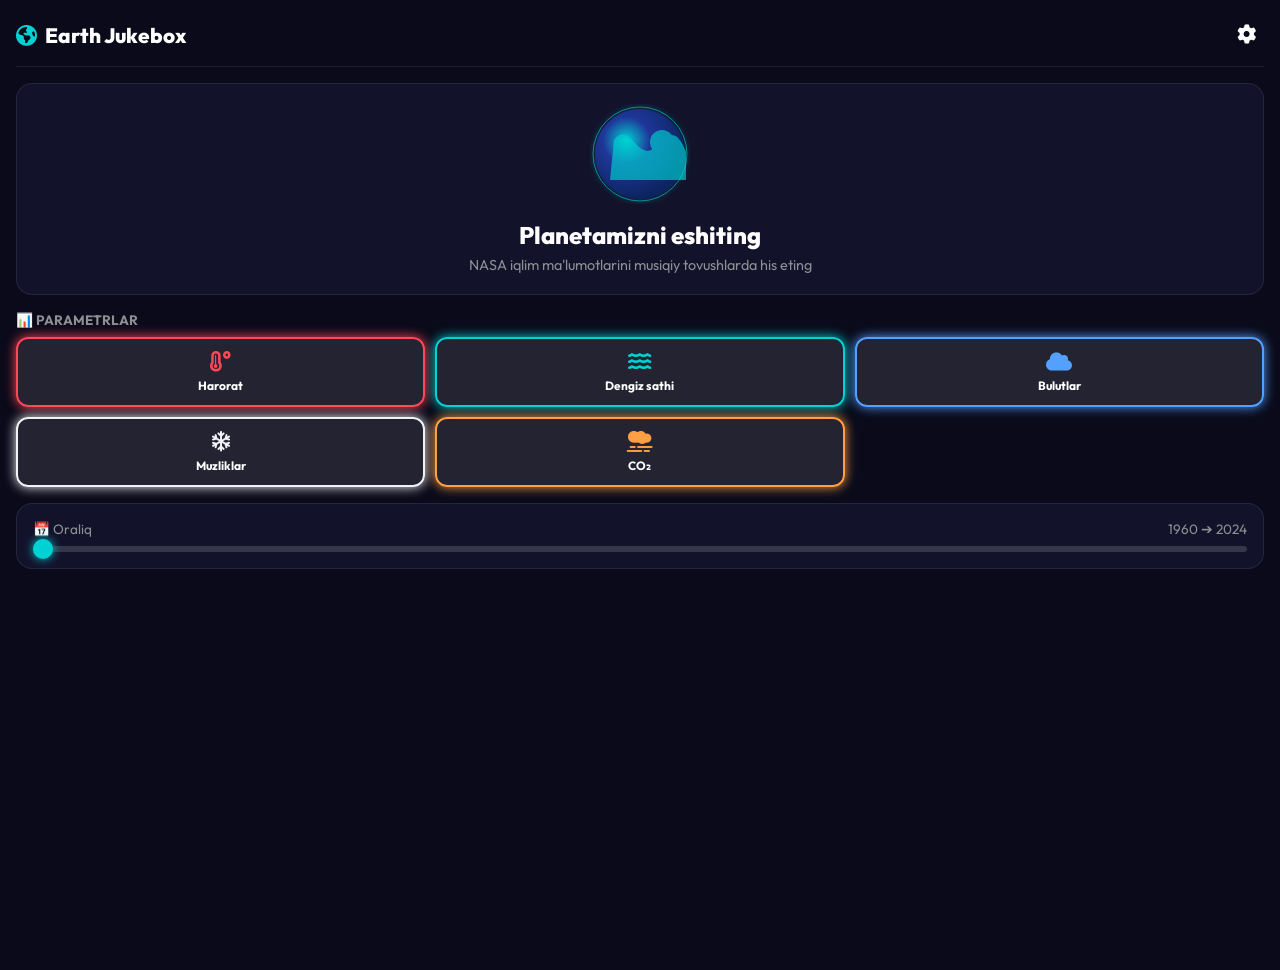
==== earth-jukebox-miniapp/index.html @ 27aa254c "Initial commit" ====
<!DOCTYPE html>
<html lang="uz">
<head>
    <meta charset="UTF-8">
    <meta name="viewport" content="width=device-width, initial-scale=1.0, maximum-scale=1.0, user-scalable=no">
    <title>Earth Jukebox Telegram Mini App</title>
    
    <!-- Telegram WebApp SDK -->
    <script src="https://telegram.org/js/telegram-web-app.js"></script>

    <!-- FontAwesome & Google Fonts -->
    <link rel="stylesheet" href="https://cdnjs.cloudflare.com/ajax/libs/font-awesome/6.4.0/css/all.min.css">
    <link href="https://fonts.googleapis.com/css2?family=Outfit:wght@400;600;800&display=swap" rel="stylesheet">

    <!-- Mini App CSS -->
    <link rel="stylesheet" href="css/main.css">
    <link rel="stylesheet" href="css/animations.css">
    <link rel="stylesheet" href="css/components.css">
</head>
<body>

    <!-- SCREEN 1: SPLASH / LOADING -->
    <div class="screen active" id="screen-splash" style="justify-content: center; align-items: center; text-align: center;">
        <div class="hero-globe animate-pulse animate-float">
            <img src="assets/globe.svg" alt="Animated Earth" style="width: 100%; height: 100%;">
        </div>
        <h2 style="font-size: 1.8rem; font-weight: 800; margin-bottom: 6px; background: linear-gradient(90deg, #00d2d3, #54a0ff); -webkit-background-clip: text; -webkit-text-fill-color: transparent;">EARTH JUKEBOX</h2>
        <p style="font-size: 0.85rem; color: var(--hint-color); margin-bottom: 25px;">NASA Data ➔ Music</p>
        
        <div style="width: 180px; height: 6px; background: rgba(255,255,255,0.1); border-radius: 3px; overflow: hidden; margin-bottom: 10px;">
            <div id="splash-progress-bar" style="width: 0%; height: 100%; background: #00d2d3; transition: width 0.3s;"></div>
        </div>
        <span style="font-size: 0.75rem; color: var(--hint-color);">Ma'lumotlar yuklanmoqda...</span>
    </div>

    <!-- SCREEN 2: HOME -->
    <div class="screen" id="screen-home">
        <div class="app-header">
            <div class="app-title"><i class="fa-solid fa-earth-americas"></i> Earth Jukebox</div>
            <button class="icon-btn"><i class="fa-solid fa-gear"></i></button>
        </div>

        <div class="card-box hero-box animate-float">
            <div class="hero-globe" style="width: 100px; height: 100px;">
                <img src="assets/globe.svg" alt="Earth Globe" style="width: 100%; height: 100%;">
            </div>
            <div class="hero-heading">Planetamizni eshiting</div>
            <div class="hero-sub">NASA iqlim ma'lumotlarini musiqiy tovushlarda his eting</div>
        </div>

        <div style="font-size: 0.85rem; font-weight: 700; color: var(--hint-color); margin-bottom: 8px;">📊 PARAMETRLAR</div>
        <div class="params-grid">
            <div class="mini-param-card active" id="btn-param-temperature" style="--card-color: #ff4757;" onclick="app.toggleParam('temperature')">
                <i class="fa-solid fa-temperature-high"></i>
                <div class="mini-param-title">Harorat</div>
            </div>
            <div class="mini-param-card active" id="btn-param-seaLevel" style="--card-color: #00d2d3;" onclick="app.toggleParam('seaLevel')">
                <i class="fa-solid fa-water"></i>
                <div class="mini-param-title">Dengiz sathi</div>
            </div>
            <div class="mini-param-card active" id="btn-param-cloudCover" style="--card-color: #54a0ff;" onclick="app.toggleParam('cloudCover')">
                <i class="fa-solid fa-cloud"></i>
                <div class="mini-param-title">Bulutlar</div>
            </div>
            <div class="mini-param-card active" id="btn-param-arcticIce" style="--card-color: #f1f2f6;" onclick="app.toggleParam('arcticIce')">
                <i class="fa-regular fa-snowflake"></i>
                <div class="mini-param-title">Muzliklar</div>
            </div>
            <div class="mini-param-card active" id="btn-param-co2" style="--card-color: #ff9f43;" onclick="app.toggleParam('co2')">
                <i class="fa-solid fa-smog"></i>
                <div class="mini-param-title">CO₂</div>
            </div>
        </div>

        <div class="card-box slider-container">
            <div class="slider-header">
                <span>📅 Oraliq</span>
                <span>1960 ➔ 2024</span>
            </div>
            <input type="range" min="1960" max="2024" value="1960" readonly>
        </div>
    </div>

    <!-- SCREEN 3: PLAYER -->
    <div class="screen" id="screen-player">
        <div class="app-header">
            <div class="app-title"><i class="fa-solid fa-music"></i> TINGLASH</div>
            <button class="icon-btn"><i class="fa-solid fa-volume-high"></i></button>
        </div>

        <canvas id="waveform-canvas"></canvas>

        <div class="card-box">
            <div style="font-size: 0.85rem; color: var(--hint-color); margin-bottom: 4px;">📅 Hozirgi Yil:</div>
            <div style="font-size: 2.2rem; font-weight: 800; color: #00d2d3;" id="stat-year">1960</div>

            <div class="live-stats-row">
                <div class="stat-item">
                    <div class="stat-item-label">🌡 Harorat</div>
                    <div class="stat-item-val" id="stat-temp">-0.05°C</div>
                </div>
                <div class="stat-item">
                    <div class="stat-item-label">🌊 Dengiz sathi</div>
                    <div class="stat-item-val" id="stat-sea">+0mm</div>
                </div>
                <div class="stat-item">
                    <div class="stat-item-label">💨 CO₂</div>
                    <div class="stat-item-val" id="stat-co2">317 ppm</div>
                </div>
            </div>
        </div>
    </div>

    <!-- SCREEN 4: RESULTS / SHARE -->
    <div class="screen" id="screen-results">
        <div class="app-header">
            <div class="app-title"><i class="fa-solid fa-trophy"></i> Natija</div>
        </div>

        <div class="result-card-display">
            <div class="hero-globe" style="width: 80px; height: 80px;">
                <img src="assets/globe.svg" alt="Earth">
            </div>
            <div class="result-card-title">EARTH JUKEBOX</div>
            <p style="font-size: 0.85rem; color: var(--hint-color); margin-bottom: 12px;">1960 ➔ 2024 Iqlim Simfoniyasi</p>
            <div style="font-size: 1.1rem; font-weight: 700; color: #ff4757;">+1.29°C | +101mm</div>
        </div>

        <div class="action-btn-group">
            <button class="btn-secondary" onclick="telegramController.shareInline('Men Yer simfoniyasini eshitdim! 🌍')">
                <i class="fa-solid fa-share-nodes"></i> Do'stlarga Ulashish
            </button>
            <button class="btn-secondary" onclick="uiManager.showScreen('screen-home')">
                <i class="fa-solid fa-rotate-left"></i> Qayta O'ynash
            </button>
        </div>
    </div>

    <!-- Mini App Logic Scripts -->
    <script src="js/telegram.js"></script>
    <script src="js/data.js"></script>
    <script src="js/audio.js"></script>
    <script src="js/visualizer.js"></script>
    <script src="js/ui.js"></script>
    <script src="js/app.js"></script>
</body>
</html>
---- earth-jukebox-miniapp/css/main.css ----
:root {
    --bg-color: var(--tg-theme-bg-color, #0a0a1a);
    --secondary-bg: var(--tg-theme-secondary-bg-color, #12122b);
    --text-color: var(--tg-theme-text-color, #ffffff);
    --hint-color: var(--tg-theme-hint-color, #8e8e93);
    --button-color: var(--tg-theme-button-color, #00d2d3);
    --button-text-color: var(--tg-theme-button-text-color, #000000);

    --temp-color: #ff4757;
    --sea-color: #00d2d3;
    --cloud-color: #54a0ff;
    --ice-color: #f1f2f6;
    --co2-color: #ff9f43;
    --card-border: rgba(255, 255, 255, 0.08);
}

* {
    box-sizing: border-box;
    margin: 0;
    padding: 0;
    user-select: none;
    -webkit-tap-highlight-color: transparent;
}

body {
    background-color: var(--bg-color);
    color: var(--text-color);
    font-family: -apple-system, BlinkMacSystemFont, 'SF Pro Text', 'Outfit', sans-serif;
    overflow-x: hidden;
    min-height: 100vh;
    padding-bottom: 70px; /* Space for TG MainButton */
}

.screen {
    display: none;
    width: 100%;
    min-height: 100vh;
    padding: 16px;
    flex-direction: column;
}

.screen.active {
    display: flex;
}

/* Header */
.app-header {
    display: flex;
    justify-content: space-between;
    align-items: center;
    padding-bottom: 12px;
    margin-bottom: 16px;
    border-bottom: 1px solid var(--card-border);
}

.app-title {
    font-size: 1.3rem;
    font-weight: 800;
    display: flex;
    align-items: center;
    gap: 8px;
}

.app-title i {
    color: var(--sea-color);
}

.icon-btn {
    background: transparent;
    border: none;
    color: var(--text-color);
    font-size: 1.2rem;
    cursor: pointer;
    padding: 8px;
}
---- earth-jukebox-miniapp/css/animations.css ----
@keyframes rotate-globe {
    0% { transform: rotate(0deg); }
    100% { transform: rotate(360deg); }
}

@keyframes pulse-glow {
    0% { transform: scale(0.96); opacity: 0.8; }
    100% { transform: scale(1.04); opacity: 1; }
}

@keyframes float-hero {
    0% { transform: translateY(0px); }
    50% { transform: translateY(-8px); }
    100% { transform: translateY(0px); }
}

.animate-pulse {
    animation: pulse-glow 2s infinite alternate ease-in-out;
}

.animate-float {
    animation: float-hero 4s infinite ease-in-out;
}
---- earth-jukebox-miniapp/css/components.css ----
/* UI Component Styles */
.card-box {
    background: var(--secondary-bg);
    border: 1px solid var(--card-border);
    border-radius: 16px;
    padding: 16px;
    margin-bottom: 16px;
}

.hero-box {
    text-align: center;
    padding: 20px 10px;
}

.hero-globe {
    width: 140px;
    height: 140px;
    margin: 0 auto 16px auto;
}

.hero-heading {
    font-size: 1.5rem;
    font-weight: 800;
    margin-bottom: 6px;
}

.hero-sub {
    font-size: 0.9rem;
    color: var(--hint-color);
}

/* Parameters Grid */
.params-grid {
    display: grid;
    grid-template-columns: repeat(3, 1fr);
    gap: 10px;
    margin-bottom: 16px;
}

@media (max-width: 360px) {
    .params-grid {
        grid-template-columns: repeat(2, 1fr);
    }
}

.mini-param-card {
    background: rgba(255, 255, 255, 0.04);
    border: 2px solid rgba(255, 255, 255, 0.08);
    border-radius: 12px;
    padding: 12px 8px;
    text-align: center;
    cursor: pointer;
    transition: all 0.2s ease;
}

.mini-param-card.active {
    border-color: var(--card-color, var(--sea-color));
    background: rgba(255, 255, 255, 0.1);
    box-shadow: 0 0 12px var(--card-color);
}

.mini-param-card i {
    font-size: 1.3rem;
    color: var(--card-color);
    margin-bottom: 6px;
}

.mini-param-title {
    font-size: 0.75rem;
    font-weight: 700;
}

/* Slider & Controls */
.slider-container {
    display: flex;
    flex-direction: column;
    gap: 8px;
}

.slider-header {
    display: flex;
    justify-content: space-between;
    font-size: 0.85rem;
    color: var(--hint-color);
}

input[type=range] {
    width: 100%;
    height: 6px;
    border-radius: 3px;
    background: rgba(255, 255, 255, 0.15);
    outline: none;
    -webkit-appearance: none;
}

input[type=range]::-webkit-slider-thumb {
    -webkit-appearance: none;
    width: 20px;
    height: 20px;
    border-radius: 50%;
    background: var(--sea-color);
    box-shadow: 0 0 10px var(--sea-color);
}

/* Waveform Canvas */
#waveform-canvas {
    width: 100%;
    height: 120px;
    background: rgba(0, 0, 0, 0.3);
    border-radius: 12px;
    margin-bottom: 12px;
}

/* Player Stats */
.live-stats-row {
    display: grid;
    grid-template-columns: 1fr 1fr;
    gap: 10px;
    margin-top: 10px;
}

.stat-item {
    background: rgba(255, 255, 255, 0.03);
    padding: 10px;
    border-radius: 10px;
}

.stat-item-label {
    font-size: 0.75rem;
    color: var(--hint-color);
}

.stat-item-val {
    font-size: 1.1rem;
    font-weight: 800;
    color: var(--sea-color);
}

/* Share Card Box */
.result-card-display {
    background: linear-gradient(135deg, #12122b 0%, #060612 100%);
    border: 2px solid var(--sea-color);
    border-radius: 16px;
    padding: 20px;
    text-align: center;
    margin-bottom: 20px;
}

.result-card-title {
    font-size: 1.2rem;
    font-weight: 800;
    margin-bottom: 10px;
    color: var(--sea-color);
}

.action-btn-group {
    display: flex;
    flex-direction: column;
    gap: 10px;
}

.btn-secondary {
    background: rgba(255, 255, 255, 0.08);
    color: #fff;
    border: 1px solid var(--card-border);
    padding: 12px;
    border-radius: 12px;
    font-weight: 700;
    cursor: pointer;
    display: flex;
    align-items: center;
    justify-content: center;
    gap: 8px;
}
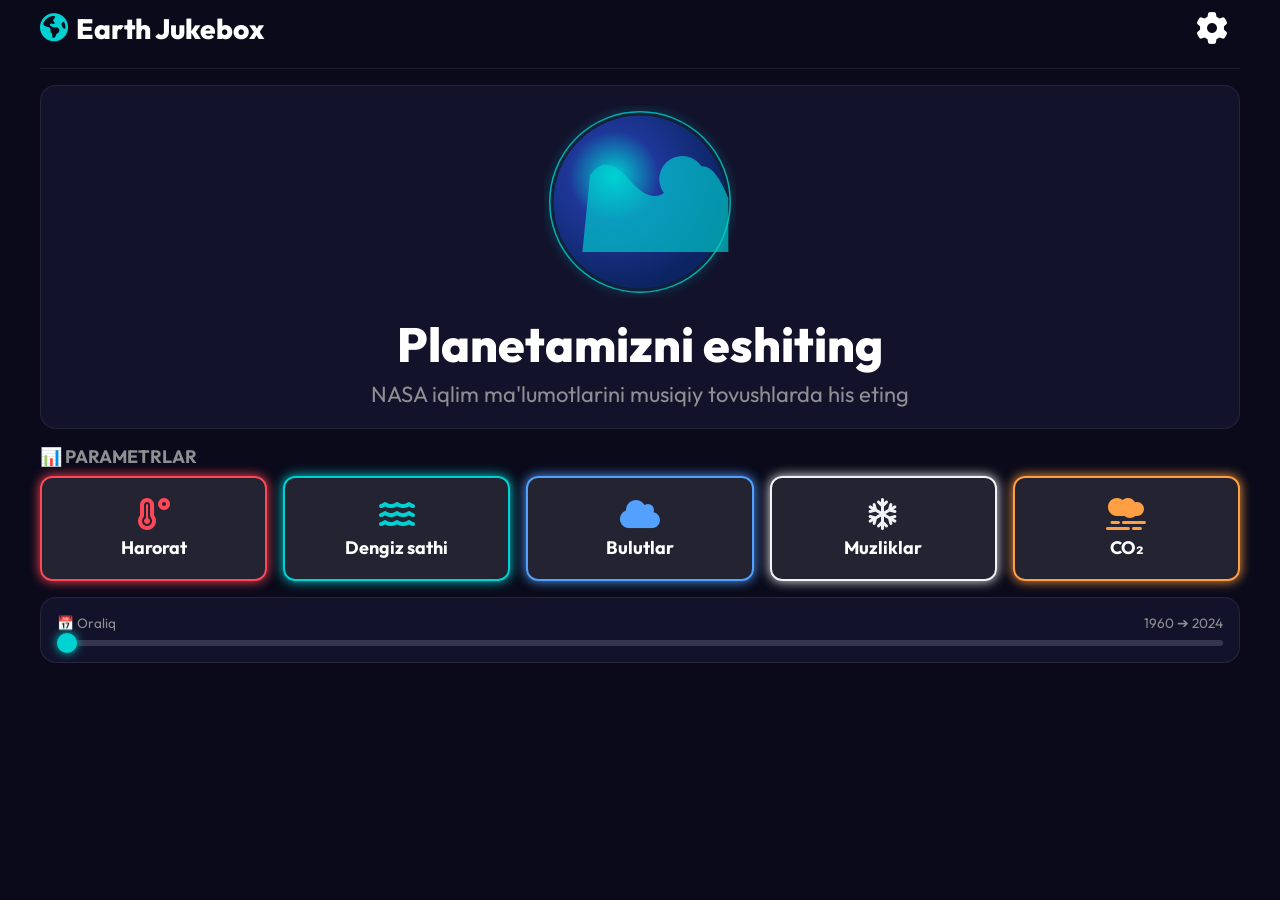
==== commit fcfb19ef: "update" ====
--- a/earth-jukebox-miniapp/index.html
+++ b/earth-jukebox-miniapp/index.html
@@ -2,7 +2,7 @@
 <html lang="uz">
 <head>
     <meta charset="UTF-8">
-    <meta name="viewport" content="width=device-width, initial-scale=1.0, maximum-scale=1.0, user-scalable=no">
+    <meta name="viewport" content="width=device-width, initial-scale=1.0, maximum-scale=1.0, user-scalable=no, viewport-fit=cover">
     <title>Earth Jukebox Telegram Mini App</title>
     
     <!-- Telegram WebApp SDK -->
@@ -21,52 +21,55 @@
 
     <!-- SCREEN 1: SPLASH / LOADING -->
     <div class="screen active" id="screen-splash" style="justify-content: center; align-items: center; text-align: center;">
+      <div class="screen-container" style="justify-content: center; align-items: center;">
         <div class="hero-globe animate-pulse animate-float">
-            <img src="assets/globe.svg" alt="Animated Earth" style="width: 100%; height: 100%;">
+            <img src="assets/globe.svg" alt="Animated Earth" style="width: 100%; height: 100%; max-width: 100%; object-fit: cover;">
         </div>
-        <h2 style="font-size: 1.8rem; font-weight: 800; margin-bottom: 6px; background: linear-gradient(90deg, #00d2d3, #54a0ff); -webkit-background-clip: text; -webkit-text-fill-color: transparent;">EARTH JUKEBOX</h2>
-        <p style="font-size: 0.85rem; color: var(--hint-color); margin-bottom: 25px;">NASA Data ➔ Music</p>
+        <h2 style="font-size: clamp(28px, 4vw + 16px, 64px); font-weight: 800; margin-bottom: 6px; background: linear-gradient(90deg, #00d2d3, #54a0ff); -webkit-background-clip: text; -webkit-text-fill-color: transparent;">EARTH JUKEBOX</h2>
+        <p style="font-size: clamp(14px, 1.5vw + 10px, 24px); color: var(--hint-color); margin-bottom: 25px;">NASA Data ➔ Music</p>
         
         <div style="width: 180px; height: 6px; background: rgba(255,255,255,0.1); border-radius: 3px; overflow: hidden; margin-bottom: 10px;">
             <div id="splash-progress-bar" style="width: 0%; height: 100%; background: #00d2d3; transition: width 0.3s;"></div>
         </div>
-        <span style="font-size: 0.75rem; color: var(--hint-color);">Ma'lumotlar yuklanmoqda...</span>
+        <span style="font-size: clamp(12px, 1vw + 10px, 18px); color: var(--hint-color);">Ma'lumotlar yuklanmoqda...</span>
+      </div>
     </div>
 
     <!-- SCREEN 2: HOME -->
     <div class="screen" id="screen-home">
+      <div class="screen-container">
         <div class="app-header">
             <div class="app-title"><i class="fa-solid fa-earth-americas"></i> Earth Jukebox</div>
-            <button class="icon-btn"><i class="fa-solid fa-gear"></i></button>
+            <button class="icon-btn" tabindex="0" aria-label="Settings"><i class="fa-solid fa-gear"></i></button>
         </div>
 
         <div class="card-box hero-box animate-float">
-            <div class="hero-globe" style="width: 100px; height: 100px;">
-                <img src="assets/globe.svg" alt="Earth Globe" style="width: 100%; height: 100%;">
+            <div class="hero-globe" style="width: clamp(100px, 15vw, 200px); height: clamp(100px, 15vw, 200px);">
+                <img src="assets/globe.svg" alt="Earth Globe" style="width: 100%; height: 100%; max-width: 100%; object-fit: cover;">
             </div>
             <div class="hero-heading">Planetamizni eshiting</div>
             <div class="hero-sub">NASA iqlim ma'lumotlarini musiqiy tovushlarda his eting</div>
         </div>
 
-        <div style="font-size: 0.85rem; font-weight: 700; color: var(--hint-color); margin-bottom: 8px;">📊 PARAMETRLAR</div>
+        <div style="font-size: clamp(12px, 1vw + 10px, 18px); font-weight: 700; color: var(--hint-color); margin-bottom: 8px;">📊 PARAMETRLAR</div>
         <div class="params-grid">
-            <div class="mini-param-card active" id="btn-param-temperature" style="--card-color: #ff4757;" onclick="app.toggleParam('temperature')">
+            <div class="mini-param-card active" tabindex="0" id="btn-param-temperature" style="--card-color: #ff4757;" onclick="app.toggleParam('temperature')">
                 <i class="fa-solid fa-temperature-high"></i>
                 <div class="mini-param-title">Harorat</div>
             </div>
-            <div class="mini-param-card active" id="btn-param-seaLevel" style="--card-color: #00d2d3;" onclick="app.toggleParam('seaLevel')">
+            <div class="mini-param-card active" tabindex="0" id="btn-param-seaLevel" style="--card-color: #00d2d3;" onclick="app.toggleParam('seaLevel')">
                 <i class="fa-solid fa-water"></i>
                 <div class="mini-param-title">Dengiz sathi</div>
             </div>
-            <div class="mini-param-card active" id="btn-param-cloudCover" style="--card-color: #54a0ff;" onclick="app.toggleParam('cloudCover')">
+            <div class="mini-param-card active" tabindex="0" id="btn-param-cloudCover" style="--card-color: #54a0ff;" onclick="app.toggleParam('cloudCover')">
                 <i class="fa-solid fa-cloud"></i>
                 <div class="mini-param-title">Bulutlar</div>
             </div>
-            <div class="mini-param-card active" id="btn-param-arcticIce" style="--card-color: #f1f2f6;" onclick="app.toggleParam('arcticIce')">
+            <div class="mini-param-card active" tabindex="0" id="btn-param-arcticIce" style="--card-color: #f1f2f6;" onclick="app.toggleParam('arcticIce')">
                 <i class="fa-regular fa-snowflake"></i>
                 <div class="mini-param-title">Muzliklar</div>
             </div>
-            <div class="mini-param-card active" id="btn-param-co2" style="--card-color: #ff9f43;" onclick="app.toggleParam('co2')">
+            <div class="mini-param-card active" tabindex="0" id="btn-param-co2" style="--card-color: #ff9f43;" onclick="app.toggleParam('co2')">
                 <i class="fa-solid fa-smog"></i>
                 <div class="mini-param-title">CO₂</div>
             </div>
@@ -77,63 +80,68 @@
                 <span>📅 Oraliq</span>
                 <span>1960 ➔ 2024</span>
             </div>
-            <input type="range" min="1960" max="2024" value="1960" readonly>
+            <input type="range" min="1960" max="2024" value="1960" readonly tabindex="0">
         </div>
+      </div>
     </div>
 
     <!-- SCREEN 3: PLAYER -->
     <div class="screen" id="screen-player">
+      <div class="screen-container">
         <div class="app-header">
             <div class="app-title"><i class="fa-solid fa-music"></i> TINGLASH</div>
-            <button class="icon-btn"><i class="fa-solid fa-volume-high"></i></button>
+            <button class="icon-btn" tabindex="0"><i class="fa-solid fa-volume-high"></i></button>
         </div>
 
-        <canvas id="waveform-canvas"></canvas>
+        <canvas id="waveform-canvas" style="width: 100%; height: clamp(120px, 15vh, 250px); max-width: 100%;"></canvas>
 
         <div class="card-box">
-            <div style="font-size: 0.85rem; color: var(--hint-color); margin-bottom: 4px;">📅 Hozirgi Yil:</div>
-            <div style="font-size: 2.2rem; font-weight: 800; color: #00d2d3;" id="stat-year">1960</div>
+            <div style="font-size: clamp(12px, 1vw + 10px, 18px); color: var(--hint-color); margin-bottom: 4px;">📅 Hozirgi Yil:</div>
+            <div style="font-size: clamp(32px, 4vw + 24px, 64px); font-weight: 800; color: #00d2d3;" id="stat-year">1960</div>
 
             <div class="live-stats-row">
-                <div class="stat-item">
+                <div class="stat-item" tabindex="0">
                     <div class="stat-item-label">🌡 Harorat</div>
                     <div class="stat-item-val" id="stat-temp">-0.05°C</div>
                 </div>
-                <div class="stat-item">
+                <div class="stat-item" tabindex="0">
                     <div class="stat-item-label">🌊 Dengiz sathi</div>
                     <div class="stat-item-val" id="stat-sea">+0mm</div>
                 </div>
-                <div class="stat-item">
+                <div class="stat-item" tabindex="0">
                     <div class="stat-item-label">💨 CO₂</div>
                     <div class="stat-item-val" id="stat-co2">317 ppm</div>
                 </div>
             </div>
         </div>
+      </div>
     </div>
 
     <!-- SCREEN 4: RESULTS / SHARE -->
     <div class="screen" id="screen-results">
+      <div class="screen-container">
         <div class="app-header">
             <div class="app-title"><i class="fa-solid fa-trophy"></i> Natija</div>
         </div>
 
-        <div class="result-card-display">
-            <div class="hero-globe" style="width: 80px; height: 80px;">
-                <img src="assets/globe.svg" alt="Earth">
+        <div class="result-card-display" tabindex="0">
+            <div class="hero-globe" style="width: clamp(80px, 10vw, 150px); height: clamp(80px, 10vw, 150px);">
+                <img src="assets/globe.svg" alt="Earth" style="max-width: 100%; object-fit: cover;">
             </div>
             <div class="result-card-title">EARTH JUKEBOX</div>
-            <p style="font-size: 0.85rem; color: var(--hint-color); margin-bottom: 12px;">1960 ➔ 2024 Iqlim Simfoniyasi</p>
-            <div style="font-size: 1.1rem; font-weight: 700; color: #ff4757;">+1.29°C | +101mm</div>
+            <p style="font-size: clamp(14px, 1.2vw + 10px, 20px); color: var(--hint-color); margin-bottom: 12px; overflow-wrap: anywhere;">1960 ➔ 2024 Iqlim Simfoniyasi</p>
+            <div style="font-size: clamp(18px, 1.5vw + 14px, 32px); font-weight: 700; color: #ff4757;">+1.29°C | +101mm</div>
         </div>
 
         <div class="action-btn-group">
-            <button class="btn-secondary" onclick="telegramController.shareInline('Men Yer simfoniyasini eshitdim! 🌍')">
+            <button class="btn-secondary" tabindex="0" onclick="telegramController.shareInline('Men Yer simfoniyasini eshitdim! 🌍')">
                 <i class="fa-solid fa-share-nodes"></i> Do'stlarga Ulashish
             </button>
-            <button class="btn-secondary" onclick="uiManager.showScreen('screen-home')">
+            <button class="btn-secondary" tabindex="0" onclick="uiManager.showScreen('screen-home')">
                 <i class="fa-solid fa-rotate-left"></i> Qayta O'ynash
             </button>
         </div>
+      </div>
     </div>
 
     <!-- Mini App Logic Scripts -->
--- a/earth-jukebox-miniapp/css/main.css
+++ b/earth-jukebox-miniapp/css/main.css
@@ -28,15 +28,31 @@
     font-family: -apple-system, BlinkMacSystemFont, 'SF Pro Text', 'Outfit', sans-serif;
     overflow-x: hidden;
     min-height: 100vh;
-    padding-bottom: 70px; /* Space for TG MainButton */
+    min-height: 100dvh;
+    min-height: var(--tg-viewport-stable-height, 100dvh);
+    padding-bottom: env(safe-area-inset-bottom, 70px);
+    font-size: clamp(14px, 1vw + 12px, 22px);
+    touch-action: manipulation;
 }
 
 .screen {
     display: none;
     width: 100%;
     min-height: 100vh;
-    padding: 16px;
+    min-height: 100dvh;
+    min-height: var(--tg-viewport-stable-height, 100dvh);
+    padding: env(safe-area-inset-top, 16px) env(safe-area-inset-right, 16px) env(safe-area-inset-bottom, 16px) env(safe-area-inset-left, 16px);
     flex-direction: column;
+    align-items: center; /* Center for large screens */
+}
+
+.screen-container {
+    width: 100%;
+    max-width: 1200px;
+    margin: 0 auto;
+    display: flex;
+    flex-direction: column;
+    height: 100%;
 }
 
 .screen.active {
@@ -54,7 +70,7 @@
 }
 
 .app-title {
-    font-size: 1.3rem;
+    font-size: clamp(18px, 1.5vw + 14px, 28px);
     font-weight: 800;
     display: flex;
     align-items: center;
@@ -69,7 +85,74 @@
     background: transparent;
     border: none;
     color: var(--text-color);
-    font-size: 1.2rem;
+    font-size: clamp(20px, 2vw + 16px, 32px);
     cursor: pointer;
-    padding: 8px;
+    padding: 12px;
+    min-width: 44px;
+    min-height: 44px;
+    display: flex;
+    align-items: center;
+    justify-content: center;
+    border-radius: 8px;
+    transition: all 0.2s;
 }
+
+@media (hover: hover) {
+    .icon-btn:hover {
+        background: rgba(255, 255, 255, 0.1);
+    }
+}
+
+.icon-btn:focus-visible {
+    outline: 3px solid var(--button-color);
+    transform: scale(1.05);
+}
+
+/* =========================================
+   USER REQUESTED RESPONSIVE FIXES
+   ========================================= */
+
+/* 1. Asosiy layout: telefonda bitta ustun (live-stats-row kabi qismlar) */
+@media (max-width: 900px) {
+    .live-stats-row {
+        display: flex !important;
+        flex-direction: column !important;
+        width: 100%;
+        gap: 12px;
+    }
+
+    .live-stats-row > * {
+        width: 100% !important;
+        min-width: 0 !important;
+        max-width: 100% !important;
+        flex: none !important;
+    }
+}
+
+/* 2. Kartalar (trek/param): matn ustma-ust tushmasin va height to'g'ri bo'lsin */
+.mini-param-card,
+.stat-item,
+.result-card-display {
+    height: auto !important;
+    min-height: 64px;
+    position: relative !important;
+    overflow: hidden;
+}
+
+.mini-param-card *,
+.stat-item *,
+.result-card-display * {
+    position: static;
+    overflow-wrap: anywhere;
+}
+
+/* 3. Gorizontal siljish (x-scroll) ning oldini olish */
+html, body { 
+    max-width: 100%; 
+    overflow-x: hidden; 
+}
+
+img, video, canvas, svg { 
+    max-width: 100%; 
+    height: auto;
+}
--- a/earth-jukebox-miniapp/css/components.css
+++ b/earth-jukebox-miniapp/css/components.css
@@ -19,38 +19,45 @@
 }
 
 .hero-heading {
-    font-size: 1.5rem;
+    font-size: clamp(24px, 3vw + 16px, 48px);
     font-weight: 800;
     margin-bottom: 6px;
 }
 
 .hero-sub {
-    font-size: 0.9rem;
+    font-size: clamp(14px, 1vw + 12px, 22px);
     color: var(--hint-color);
 }
 
 /* Parameters Grid */
 .params-grid {
     display: grid;
-    grid-template-columns: repeat(3, 1fr);
-    gap: 10px;
+    grid-template-columns: repeat(auto-fit, minmax(100px, 1fr));
+    gap: clamp(8px, 2vw, 16px);
     margin-bottom: 16px;
-}
-
-@media (max-width: 360px) {
-    .params-grid {
-        grid-template-columns: repeat(2, 1fr);
-    }
 }
 
 .mini-param-card {
     background: rgba(255, 255, 255, 0.04);
     border: 2px solid rgba(255, 255, 255, 0.08);
     border-radius: 12px;
-    padding: 12px 8px;
+    padding: clamp(12px, 2vw, 20px) 8px;
     text-align: center;
     cursor: pointer;
     transition: all 0.2s ease;
+    min-height: 44px;
+}
+
+@media (hover: hover) {
+    .mini-param-card:hover {
+        background: rgba(255, 255, 255, 0.08);
+        transform: translateY(-2px);
+    }
+}
+
+.mini-param-card:focus-visible {
+    outline: 3px solid var(--button-color);
+    transform: scale(1.05);
 }
 
 .mini-param-card.active {
@@ -60,13 +67,13 @@
 }
 
 .mini-param-card i {
-    font-size: 1.3rem;
+    font-size: clamp(20px, 2vw + 16px, 32px);
     color: var(--card-color);
     margin-bottom: 6px;
 }
 
 .mini-param-title {
-    font-size: 0.75rem;
+    font-size: clamp(12px, 1vw + 10px, 18px);
     font-weight: 700;
 }
 
@@ -163,7 +170,7 @@
     background: rgba(255, 255, 255, 0.08);
     color: #fff;
     border: 1px solid var(--card-border);
-    padding: 12px;
+    padding: clamp(12px, 2vw, 20px);
     border-radius: 12px;
     font-weight: 700;
     cursor: pointer;
@@ -171,4 +178,19 @@
     align-items: center;
     justify-content: center;
     gap: 8px;
+    font-size: clamp(16px, 1.2vw + 14px, 24px);
+    transition: all 0.2s;
+    min-height: 44px;
 }
+
+@media (hover: hover) {
+    .btn-secondary:hover {
+        background: rgba(255, 255, 255, 0.15);
+        transform: translateY(-2px);
+    }
+}
+
+.btn-secondary:focus-visible {
+    outline: 3px solid var(--sea-color);
+    transform: scale(1.05);
+}
